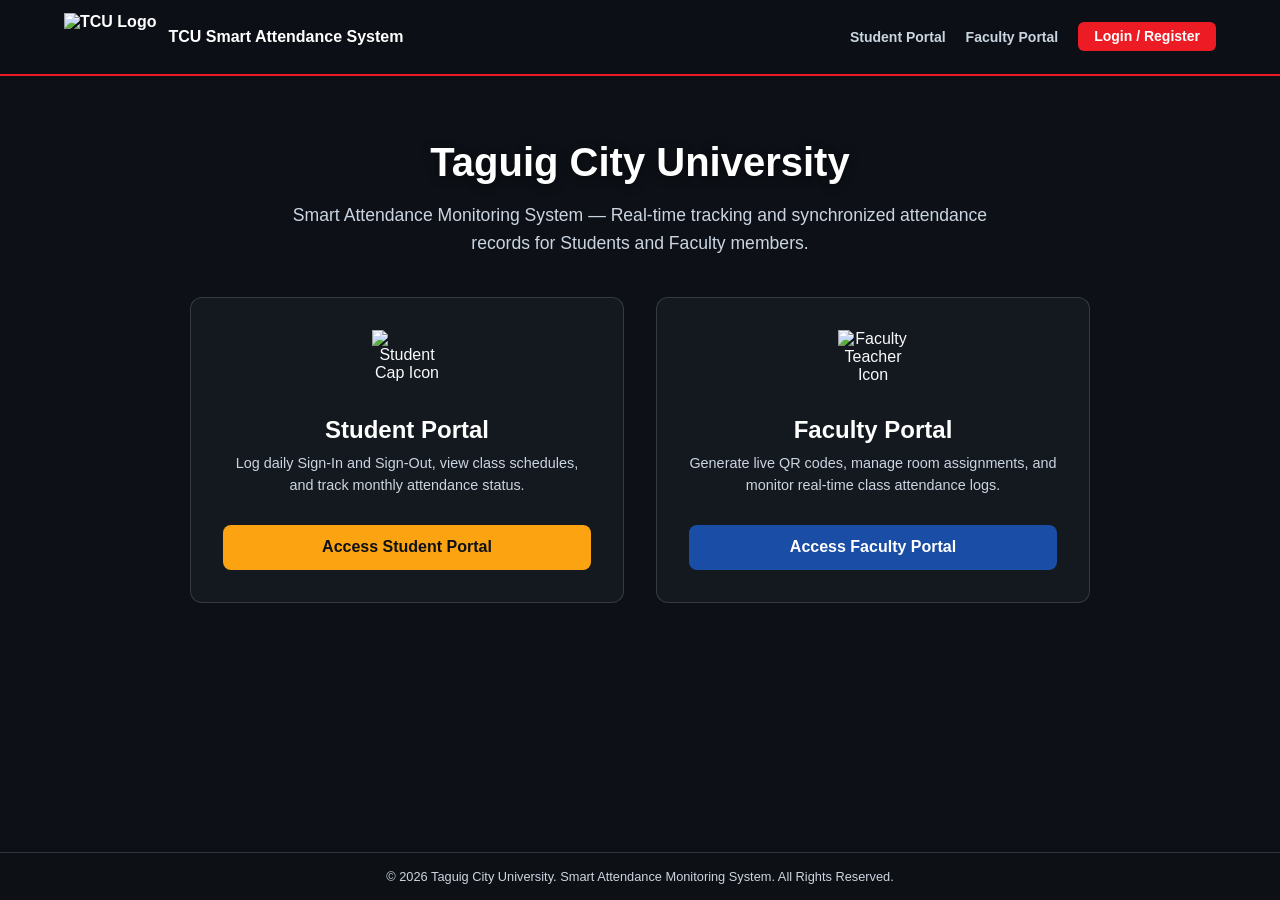
==== index.html @ f353705a "Rename landingpageproject.html to index.html" ====
<!DOCTYPE html>
<html lang="en">
<head>
  <meta charset="UTF-8">
  <meta name="viewport" content="width=device-width, initial-scale=1.0">
  <title>Smart Attendance Monitoring System - Taguig City University</title>
  <style>
    :root {
      --bg-color: #0d1117;
      --card-bg: rgba(22, 27, 34, 0.88);
      --text-primary: #f8fafc;
      --text-secondary: #cbd5e1;
      --border-color: rgba(255, 255, 255, 0.15);
      --accent-red: #ed1c24;
      --accent-gold: #fca311;
      --accent-blue: #1a4da6;
    }

    * {
      box-sizing: border-box;
      margin: 0;
      padding: 0;
      font-family: -apple-system, BlinkMacSystemFont, "Segoe UI", Roboto, sans-serif;
    }

    body {
      color: var(--text-primary);
      min-height: 100vh;
      display: flex;
      flex-direction: column;
      /* Background Image Adjustment */
      background: linear-gradient(rgba(13, 17, 23, 0.85), rgba(13, 17, 23, 0.90)),
                  url('images.jfif') no-repeat center center fixed;
      background-size: cover; /* Ginawang cover para mag-fit sa buong viewport */
      background-color: var(--bg-color);
    }

    header {
      background: rgba(13, 17, 23, 0.95);
      backdrop-filter: blur(12px);
      border-bottom: 2px solid var(--accent-red);
      position: sticky;
      top: 0;
      z-index: 100;
    }

    nav {
      max-width: 1200px;
      margin: 0 auto;
      padding: 0.8rem 1.5rem;
      display: flex;
      justify-content: space-between;
      align-items: center;
    }

    .logo-container {
      display: flex;
      align-items: center;
      gap: 0.75rem;
      text-decoration: none;
      color: #fff;
      font-weight: 700;
    }

    .logo-container img {
      height: 48px;
      width: auto;
      object-fit: contain;
    }

    .nav-links {
      display: flex;
      gap: 1.25rem;
      list-style: none;
      align-items: center;
    }

    .nav-links a {
      color: var(--text-secondary);
      text-decoration: none;
      font-size: 0.875rem;
      font-weight: 600;
      transition: color 0.2s;
    }

    .nav-links a:hover { color: var(--accent-gold); }

    .btn-portal {
      background-color: var(--accent-red);
      color: #fff !important;
      padding: 0.4rem 1rem;
      border-radius: 6px;
      font-weight: 700 !important;
      transition: opacity 0.2s;
    }

    .btn-portal:hover { opacity: 0.9; }

    /* Hero Section */
    .hero-section {
      max-width: 1100px;
      margin: 4rem auto 2rem auto;
      padding: 0 1.5rem;
      text-align: center;
      flex: 1;
    }

    .hero-title {
      font-size: 2.5rem;
      font-weight: 800;
      color: #fff;
      margin-bottom: 1rem;
      text-shadow: 0 2px 10px rgba(0,0,0,0.6);
    }

    .hero-subtitle {
      font-size: 1.1rem;
      color: var(--text-secondary);
      max-width: 750px;
      margin: 0 auto 2.5rem auto;
      line-height: 1.6;
    }

    /* Portal Cards Grid */
    .portal-grid {
      display: grid;
      grid-template-columns: repeat(auto-fit, minmax(300px, 1fr));
      gap: 2rem;
      max-width: 900px;
      margin: 0 auto;
    }

    .portal-card {
      background: var(--card-bg);
      backdrop-filter: blur(10px);
      border: 1px solid var(--border-color);
      border-radius: 12px;
      padding: 2rem;
      text-align: center;
      transition: transform 0.2s, border-color 0.2s;
    }

    .portal-card:hover {
      transform: translateY(-5px);
      border-color: var(--accent-gold);
    }

    .portal-icon {
      width: 70px;
      height: 70px;
      margin: 0 auto 1rem auto;
      display: flex;
      align-items: center;
      justify-content: center;
    }

    .portal-icon img {
      width: 100%;
      height: 100%;
      object-fit: contain;
    }

    .portal-card h3 {
      font-size: 1.5rem;
      color: #fff;
      margin-bottom: 0.6rem;
      font-weight: 700;
    }

    .portal-card p {
      font-size: 0.9rem;
      color: var(--text-secondary);
      margin-bottom: 1.75rem;
      line-height: 1.5;
    }

    .btn-card {
      display: inline-block;
      width: 100%;
      padding: 0.85rem;
      border-radius: 8px;
      font-weight: 700;
      font-size: 1rem;
      text-decoration: none;
      transition: opacity 0.2s;
    }

    .btn-student {
      background: #fca311;
      color: #0d1117;
    }

    .btn-faculty {
      background: #1a4da6;
      color: #fff;
    }

    .btn-card:hover {
      opacity: 0.9;
    }

    footer {
      background: rgba(13, 17, 23, 0.95);
      border-top: 1px solid var(--border-color);
      text-align: center;
      padding: 1rem;
      font-size: 0.8rem;
      color: var(--text-secondary);
      margin-top: 3rem;
    }
  </style>
</head>
<body>

  <header>
    <nav>
      <a href="landingpageproject.html" class="logo-container">
        <img src="TCU_logo_2024.png" alt="TCU Logo">
        <span>TCU Smart Attendance System</span>
      </a>
      <ul class="nav-links">
        <li><a href="logpageproject.html">Student Portal</a></li>
        <li><a href="logpageproject.html">Faculty Portal</a></li>
        <li><a href="registerpageproject.html" class="btn-portal">Login / Register</a></li>
      </ul>
    </nav>
  </header>

  <main class="hero-section">
    <h1 class="hero-title">Taguig City University</h1>
    <p class="hero-subtitle">
      Smart Attendance Monitoring System — Real-time tracking and synchronized attendance records for Students and Faculty members.
    </p>

    <div class="portal-grid">
      <!-- Student Portal Card -->
      <div class="portal-card">
        <div class="portal-icon">
          <img src="group.png" alt="Student Cap Icon">
        </div>
        <h3>Student Portal</h3>
        <p>Log daily Sign-In and Sign-Out, view class schedules, and track monthly attendance status.</p>
        <a href="logpageproject.html" class="btn-card btn-student">Access Student Portal</a>
      </div>

      <!-- Faculty Portal Card -->
      <div class="portal-card">
        <div class="portal-icon">
          <img src="teacher.png" alt="Faculty Teacher Icon">
        </div>
        <h3>Faculty Portal</h3>
        <p>Generate live QR codes, manage room assignments, and monitor real-time class attendance logs.</p>
        <a href="logpageproject.html" class="btn-card btn-faculty">Access Faculty Portal</a>
      </div>
    </div>
  </main>

  <footer>
    <p>&copy; 2026 Taguig City University. Smart Attendance Monitoring System. All Rights Reserved.</p>
  </footer>

</body>
</html>
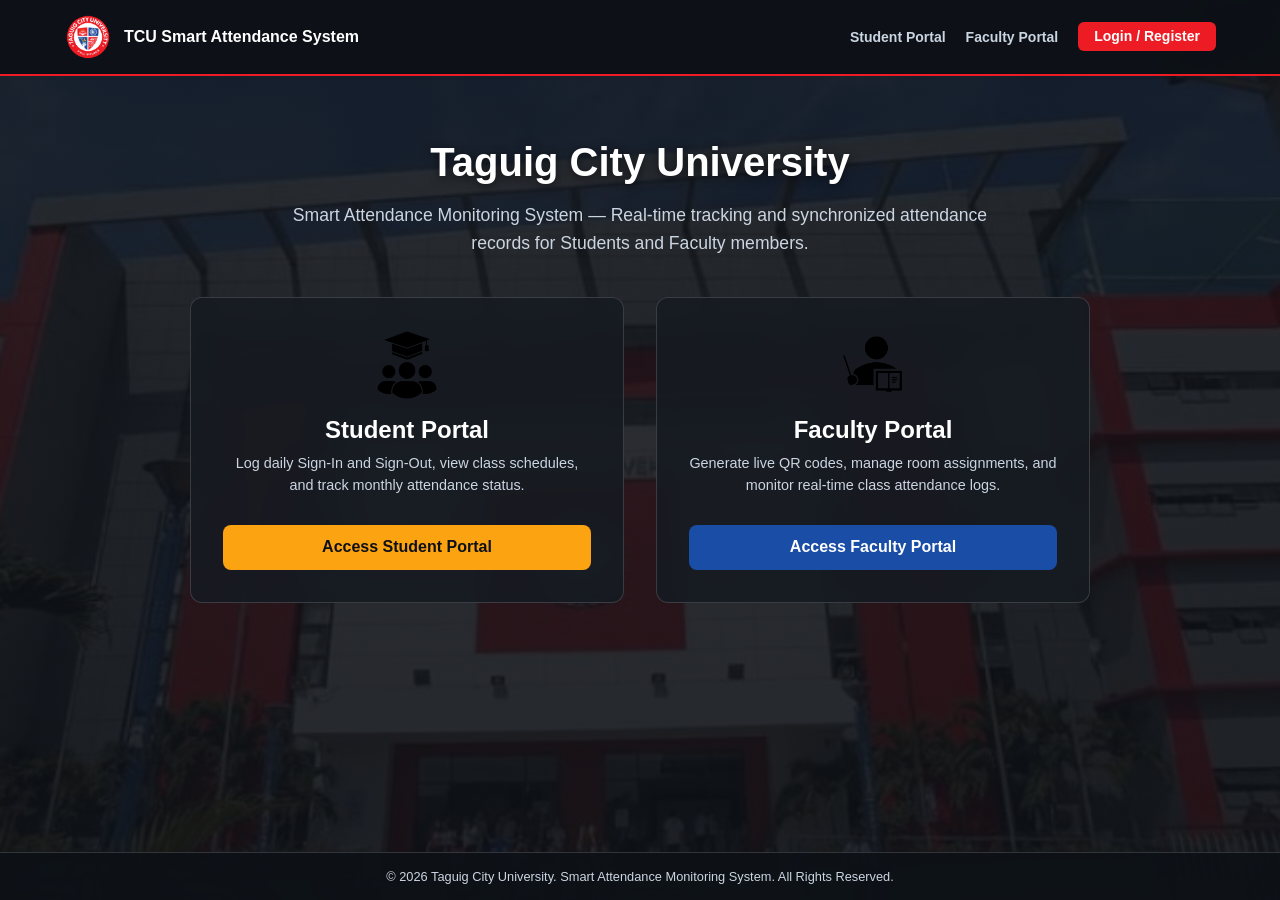
==== commit 8b35bc31: "Add files via upload" ====
--- a/index.html
+++ b/index.html
@@ -214,7 +214,7 @@
 
   <header>
     <nav>
-      <a href="landingpageproject.html" class="logo-container">
+      <a href="index.html" class="logo-container">
         <img src="TCU_logo_2024.png" alt="TCU Logo">
         <span>TCU Smart Attendance System</span>
       </a>
@@ -260,4 +260,4 @@
   </footer>
 
 </body>
-</html>
+</html>
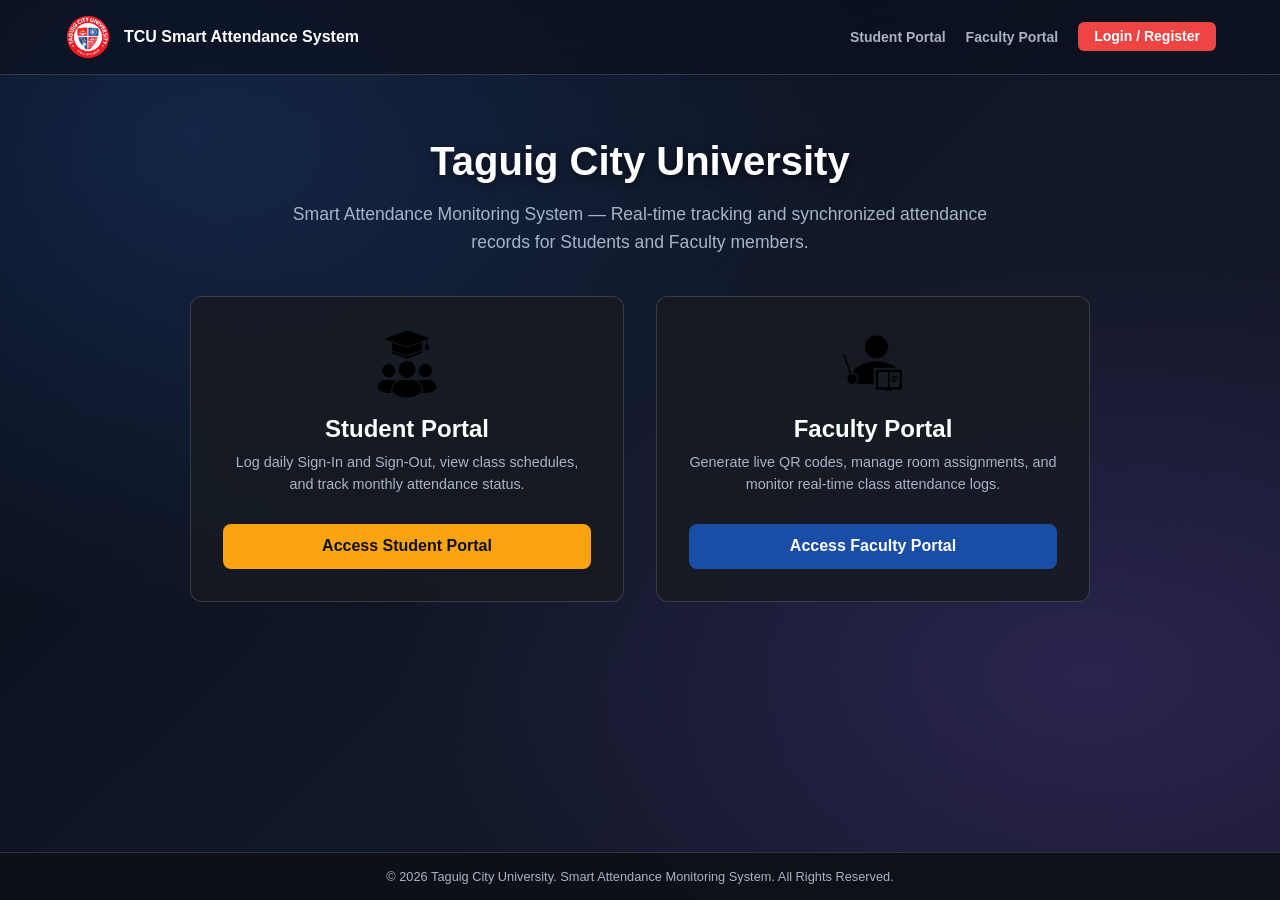
==== commit 1cd4f8b7: "Update index.html" ====
--- a/index.html
+++ b/index.html
@@ -209,6 +209,7 @@
       margin-top: 3rem;
     }
   </style>
+  <link rel="stylesheet" href="glass-theme.css">
 </head>
 <body>
 
@@ -260,4 +261,4 @@
   </footer>
 
 </body>
-</html>+</html>
--- a/glass-theme.css
+++ b/glass-theme.css
@@ -0,0 +1,188 @@
+/* TCU SMART ATTENDANCE — GLASSMORPHISM THEME */
+
+:root {
+  --glass-bg: rgba(255, 255, 255, 0.07);
+  --glass-border: rgba(255, 255, 255, 0.16);
+  --text-primary: #f8fafc;
+  --text-secondary: #a7b4c8;
+  --accent-red: #ef4444;
+  --accent-gold: #fbbf24;
+  --accent-blue: #60a5fa;
+}
+
+* {
+  box-sizing: border-box;
+}
+
+body {
+  background:
+    radial-gradient(ellipse at 15% 15%, rgba(59, 130, 246, 0.20), transparent 45%),
+    radial-gradient(ellipse at 85% 75%, rgba(139, 92, 246, 0.18), transparent 45%),
+    linear-gradient(135deg, #070b16, #111827 55%, #17172b);
+  background-attachment: fixed;
+  color: var(--text-primary);
+}
+
+/* Glass navigation */
+header {
+  background: rgba(10, 15, 28, 0.62);
+  backdrop-filter: blur(22px);
+  -webkit-backdrop-filter: blur(22px);
+  border-bottom: 1px solid var(--glass-border);
+}
+
+nav {
+  gap: 1rem;
+}
+
+.logo-container img {
+  max-width: 100%;
+}
+
+.nav-links a {
+  transition: color 0.25s ease, background 0.25s ease;
+}
+
+.nav-links a:hover {
+  color: var(--accent-gold);
+}
+
+/* Glass cards and banners */
+.card,
+.glass-card,
+.welcome-banner,
+.stat-card,
+.class-card {
+  background: rgba(255, 255, 255, 0.055);
+  backdrop-filter: blur(20px);
+  -webkit-backdrop-filter: blur(20px);
+  border: 1px solid var(--glass-border);
+  box-shadow: 0 12px 40px rgba(0, 0, 0, 0.22);
+}
+
+.card,
+.glass-card {
+  border-radius: 20px;
+}
+
+.card-title {
+  color: #ffffff;
+}
+
+/* Inputs */
+.form-control {
+  background: rgba(5, 10, 22, 0.55);
+  border: 1px solid rgba(255, 255, 255, 0.15);
+  color: #ffffff;
+  border-radius: 10px;
+  transition: border-color 0.2s, box-shadow 0.2s;
+}
+
+.form-control:focus {
+  border-color: var(--accent-blue);
+  box-shadow: 0 0 0 3px rgba(96, 165, 250, 0.15);
+}
+
+.form-control option {
+  background: #111827;
+  color: #ffffff;
+}
+
+/* Buttons */
+.btn,
+.btn-action,
+.btn-submit,
+.btn-nav-action,
+.btn-login-nav,
+.btn-logout,
+.role-btn {
+  transition: transform 0.2s ease, box-shadow 0.2s ease,
+              background 0.2s ease;
+}
+
+.btn:hover,
+.btn-action:hover,
+.btn-submit:hover,
+.btn-logout:hover {
+  transform: translateY(-2px);
+  box-shadow: 0 8px 22px rgba(0, 0, 0, 0.22);
+}
+
+.btn-primary,
+.btn-submit {
+  background: linear-gradient(135deg, #fbbf24, #f59e0b);
+}
+
+.btn-secondary {
+  background: rgba(59, 130, 246, 0.16);
+  border: 1px solid rgba(96, 165, 250, 0.5);
+}
+
+/* Dashboard tables */
+.table-responsive {
+  border-radius: 12px;
+}
+
+table {
+  border-collapse: collapse;
+}
+
+th {
+  color: #cbd5e1;
+}
+
+th,
+td {
+  border-bottom: 1px solid rgba(255, 255, 255, 0.09);
+}
+
+tbody tr:hover {
+  background: rgba(255, 255, 255, 0.045);
+}
+
+/* Responsive navigation and cards */
+@media (max-width: 600px) {
+  nav {
+    padding: 0.8rem 1rem;
+    flex-wrap: wrap;
+  }
+
+  .logo-container {
+    gap: 0.45rem;
+    font-size: 0.9rem;
+  }
+
+  .logo-container img {
+    height: 36px;
+  }
+
+  .nav-links {
+    gap: 0.8rem;
+    flex-wrap: wrap;
+  }
+
+  .nav-links a {
+    font-size: 0.8rem;
+  }
+
+  .hero {
+    padding: 2.5rem 1rem;
+  }
+
+  .hero h1 {
+    font-size: clamp(1.8rem, 7vw, 2.8rem);
+  }
+
+  .glass-card,
+  .card {
+    padding: 1.25rem;
+  }
+
+  .grid-container {
+    grid-template-columns: minmax(0, 1fr);
+  }
+
+  .dashboard-container {
+    padding: 1.25rem 1rem;
+  }
+}
